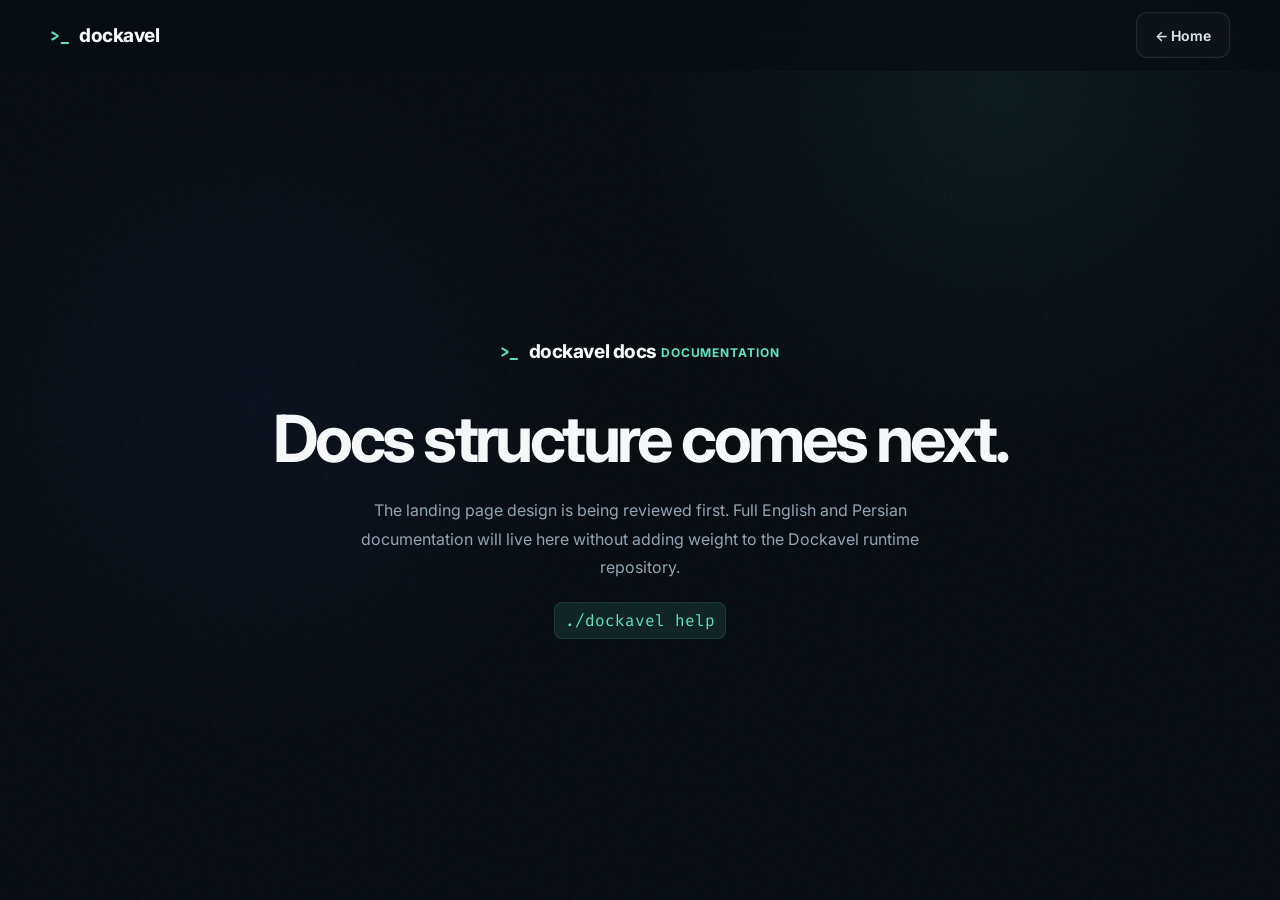
==== docs/index.html @ 0705848c "feat: add documentation placeholder" ====
<!doctype html>
<html lang="en" dir="ltr">
<head>
  <meta charset="utf-8">
  <meta name="viewport" content="width=device-width, initial-scale=1">
  <meta name="theme-color" content="#080d12">
  <title>Dockavel Docs</title>
  <link rel="preconnect" href="https://fonts.googleapis.com">
  <link rel="preconnect" href="https://fonts.gstatic.com" crossorigin>
  <link href="https://fonts.googleapis.com/css2?family=Fira+Code:wght@400;500;600&family=Inter:wght@400;500;600;700;800&family=Vazirmatn:wght@400;500;600;700;800&display=swap" rel="stylesheet">
  <link rel="stylesheet" href="../assets/css/styles.css">
</head>
<body>
  <div class="page-noise" aria-hidden="true"></div>
  <div class="docs-shell">
    <header class="site-header">
      <div class="container nav-wrap">
        <a class="brand" href="../">
          <span class="brand-mark">&gt;_</span>
          <span class="brand-name">dockavel</span>
        </a>
        <div class="nav-actions">
          <a class="button button-ghost" href="../">← Home</a>
        </div>
      </div>
    </header>

    <main class="docs-main">
      <section class="docs-placeholder reveal visible">
        <a class="brand" href="../"><span class="brand-mark">&gt;_</span><span class="brand-name">dockavel docs</span></a>
        <span class="section-kicker">Documentation</span>
        <h1>Docs structure comes next.</h1>
        <p>The landing page design is being reviewed first. Full English and Persian documentation will live here without adding weight to the Dockavel runtime repository.</p>
        <code>./dockavel help</code>
      </section>
    </main>
  </div>
</body>
</html>
---- assets/css/styles.css ----
:root {
  --bg: #080d12;
  --bg-soft: #0d131a;
  --surface: rgba(16, 23, 31, 0.84);
  --surface-strong: #101821;
  --surface-hover: #141f29;
  --border: rgba(155, 178, 198, 0.14);
  --border-strong: rgba(155, 178, 198, 0.22);
  --text: #f5f7f8;
  --muted: #93a4b3;
  --muted-2: #667887;
  --accent: #60e3c2;
  --accent-2: #82f5a9;
  --accent-soft: rgba(96, 227, 194, 0.11);
  --blue: #72b7ff;
  --yellow: #f4cf74;
  --danger: #ff7d87;
  --shadow: 0 24px 80px rgba(0, 0, 0, 0.32);
  --radius: 18px;
  --radius-sm: 12px;
  --container: 1180px;
  --font-ui: "Inter", system-ui, -apple-system, BlinkMacSystemFont, "Segoe UI", sans-serif;
  --font-fa: "Vazirmatn", Tahoma, sans-serif;
  --font-code: "Fira Code", "SFMono-Regular", Consolas, monospace;
}

* { box-sizing: border-box; }
html { scroll-behavior: smooth; }
body {
  margin: 0;
  background:
    radial-gradient(circle at 78% 10%, rgba(96, 227, 194, 0.07), transparent 28%),
    radial-gradient(circle at 20% 45%, rgba(80, 117, 255, 0.05), transparent 30%),
    var(--bg);
  color: var(--text);
  font-family: var(--font-ui);
  -webkit-font-smoothing: antialiased;
  text-rendering: optimizeLegibility;
  overflow-x: hidden;
}

html[lang="fa"] body { font-family: var(--font-fa); }
html[lang="fa"] .brand-name,
html[lang="fa"] .feature-tag,
html[lang="fa"] .section-kicker,
html[lang="fa"] .source-state,
html[lang="fa"] .eyebrow { font-family: var(--font-ui); }

::selection { background: rgba(96, 227, 194, 0.26); color: white; }
a { color: inherit; text-decoration: none; }
button, input { font: inherit; }
button { color: inherit; }

.page-noise {
  position: fixed;
  inset: 0;
  pointer-events: none;
  z-index: -1;
  opacity: .14;
  background-image: url("data:image/svg+xml,%3Csvg viewBox='0 0 180 180' xmlns='http://www.w3.org/2000/svg'%3E%3Cfilter id='n'%3E%3CfeTurbulence type='fractalNoise' baseFrequency='.95' numOctaves='3' stitchTiles='stitch'/%3E%3C/filter%3E%3Crect width='100%25' height='100%25' filter='url(%23n)' opacity='.12'/%3E%3C/svg%3E");
}
.page-glow { position: fixed; width: 430px; height: 430px; border-radius: 50%; filter: blur(110px); z-index: -2; pointer-events: none; opacity: .11; }
.page-glow-a { background: var(--accent); top: -120px; right: -80px; }
.page-glow-b { background: #467cff; top: 48%; left: -220px; opacity: .06; }

.container { width: min(calc(100% - 40px), var(--container)); margin-inline: auto; }
.section-shell { padding: 110px 0; position: relative; }

.site-header {
  position: sticky;
  top: 0;
  z-index: 50;
  backdrop-filter: blur(18px);
  background: rgba(8, 13, 18, 0.72);
  border-bottom: 1px solid transparent;
  transition: border-color .25s ease, background .25s ease;
}
.site-header.scrolled { border-color: var(--border); background: rgba(8, 13, 18, 0.88); }
.nav-wrap { min-height: 70px; display: flex; align-items: center; justify-content: space-between; gap: 24px; }
.brand { display: inline-flex; align-items: center; gap: 10px; font-weight: 750; letter-spacing: -.03em; }
.brand-mark {
  font-family: var(--font-code);
  color: var(--accent);
  font-size: 16px;
  font-variant-ligatures: contextual common-ligatures;
  font-feature-settings: "liga" 1, "calt" 1;
}
.brand-name { font-size: 19px; }
.nav-links { display: flex; align-items: center; gap: 28px; color: var(--muted); font-size: 14px; }
.nav-links a { transition: color .2s ease; }
.nav-links a:hover { color: var(--text); }
.nav-actions { display: flex; align-items: center; gap: 10px; }
.language-switch {
  border: 1px solid var(--border);
  background: rgba(255,255,255,.02);
  border-radius: 999px;
  padding: 7px 11px;
  cursor: pointer;
  font-family: var(--font-ui);
  font-size: 12px;
  color: var(--muted);
  transition: border-color .2s ease, background .2s ease, color .2s ease;
}
.language-switch:hover { border-color: var(--border-strong); color: var(--text); background: rgba(255,255,255,.04); }
.language-current { color: var(--text); font-weight: 700; }
.language-divider { color: var(--muted-2); margin: 0 4px; }
.menu-button { display: none; width: 38px; height: 38px; border: 1px solid var(--border); background: transparent; border-radius: 10px; cursor: pointer; }
.menu-button span { display: block; width: 16px; height: 1px; background: var(--text); margin: 5px auto; }

.hero { padding-top: 92px; overflow: hidden; }
.hero::before {
  content: "";
  position: absolute;
  inset: 0;
  background-image: linear-gradient(rgba(255,255,255,.025) 1px, transparent 1px), linear-gradient(90deg, rgba(255,255,255,.025) 1px, transparent 1px);
  background-size: 48px 48px;
  mask-image: linear-gradient(to bottom, black 0%, transparent 72%);
  pointer-events: none;
}
.hero-grid { position: relative; z-index: 1; display: grid; grid-template-columns: 1.02fr .98fr; align-items: center; gap: 72px; }
.eyebrow, .section-kicker {
  display: inline-flex;
  align-items: center;
  gap: 9px;
  color: var(--accent);
  font-size: 12px;
  font-weight: 700;
  letter-spacing: .08em;
  text-transform: uppercase;
}
.status-dot { width: 7px; height: 7px; border-radius: 50%; background: var(--accent-2); box-shadow: 0 0 0 5px rgba(130,245,169,.08), 0 0 18px rgba(130,245,169,.45); }
.hero h1 { font-size: clamp(46px, 6vw, 79px); line-height: .99; letter-spacing: -.065em; margin: 24px 0 25px; max-width: 760px; }
html[lang="fa"] .hero h1 { letter-spacing: -.04em; line-height: 1.12; }
.hero-lead { max-width: 650px; color: #a9b7c3; font-size: 18px; line-height: 1.75; margin: 0; }
html[lang="fa"] .hero-lead { line-height: 2; }
.hero-actions { display: flex; align-items: center; gap: 12px; margin-top: 34px; flex-wrap: wrap; }
.button {
  min-height: 46px;
  padding: 0 18px;
  border-radius: 11px;
  display: inline-flex;
  align-items: center;
  justify-content: center;
  gap: 10px;
  font-weight: 650;
  font-size: 14px;
  border: 1px solid transparent;
  transition: transform .2s ease, background .2s ease, border-color .2s ease;
}
.button:hover { transform: translateY(-2px); }
.button-primary { background: var(--text); color: #081015; }
.button-primary:hover { background: var(--accent); }
.button-ghost { border-color: var(--border); background: rgba(255,255,255,.025); color: #dbe2e7; }
.button-ghost:hover { border-color: var(--border-strong); background: rgba(255,255,255,.05); }
.button-arrow { font-family: var(--font-code); font-size: 16px; }
.github-dot { width: 9px; height: 9px; border-radius: 50%; border: 2px solid currentColor; box-shadow: inset 0 0 0 2px var(--bg); }
.stack-pills { display: flex; flex-wrap: wrap; gap: 8px; margin-top: 34px; }
.stack-pills span { border: 1px solid var(--border); background: rgba(255,255,255,.02); border-radius: 999px; padding: 7px 10px; font-family: var(--font-code); font-size: 11px; color: var(--muted); }

.terminal-card {
  position: relative;
  border: 1px solid var(--border-strong);
  border-radius: 18px;
  background: linear-gradient(180deg, rgba(18,28,37,.96), rgba(10,16,22,.96));
  box-shadow: var(--shadow), inset 0 1px rgba(255,255,255,.025);
  overflow: hidden;
}
.terminal-card::after { content: ""; position: absolute; inset: 0; pointer-events: none; box-shadow: inset 0 0 70px rgba(96,227,194,.025); }
.terminal-topbar { min-height: 54px; display: grid; grid-template-columns: 100px 1fr auto; align-items: center; gap: 10px; padding: 0 16px; border-bottom: 1px solid var(--border); background: rgba(255,255,255,.018); }
.terminal-dots { display: flex; gap: 7px; }
.terminal-dots span { width: 9px; height: 9px; border-radius: 50%; background: #374552; }
.terminal-dots span:nth-child(1) { background: #ef757e; }
.terminal-dots span:nth-child(2) { background: #e9bf62; }
.terminal-dots span:nth-child(3) { background: #64cf8c; }
.terminal-title { text-align: center; color: var(--muted-2); font-family: var(--font-code); font-size: 10px; }
.terminal-tabs { display: flex; align-items: center; gap: 2px; }
.terminal-tab { border: 0; background: transparent; color: var(--muted-2); padding: 7px 8px; border-radius: 7px; font-family: var(--font-code); font-size: 9px; cursor: pointer; }
.terminal-tab.active { color: var(--accent); background: var(--accent-soft); }
.terminal-body {
  min-height: 366px;
  padding: 28px;
  direction: ltr !important;
  text-align: left !important;
  font-family: var(--font-code) !important;
  font-variant-ligatures: contextual common-ligatures;
  font-feature-settings: "liga" 1, "calt" 1;
  font-size: 12px;
  line-height: 2;
  transition: opacity .2s ease, transform .2s ease;
}
.terminal-body.hidden { display: none; }
.terminal-line { display: flex; align-items: center; min-height: 23px; white-space: nowrap; }
.command { color: #e5ebef; }
.prompt { color: var(--accent); margin-right: 9px; }
.muted, .term-muted { color: var(--muted-2); }
.term-muted { min-width: 100px; display: inline-block; }
.term-label { min-width: 150px; color: #bac5cd; }
.term-ok { color: var(--accent-2); }
.term-note { color: var(--blue); }
.terminal-gap { height: 8px; }
.terminal-footer { min-height: 43px; border-top: 1px solid var(--border); display: flex; align-items: center; gap: 8px; padding: 0 18px; color: var(--muted-2); font-size: 10px; }
.terminal-footer-dot { width: 6px; height: 6px; border-radius: 50%; background: var(--accent); }
.trust-strip { margin-top: 90px; display: flex; align-items: center; gap: 20px; color: var(--muted-2); font-size: 12px; }
.trust-line { height: 1px; flex: 1; background: linear-gradient(90deg, var(--border-strong), transparent); }
html[dir="rtl"] .trust-line { background: linear-gradient(-90deg, var(--border-strong), transparent); }

.section-heading { max-width: 760px; margin-bottom: 48px; }
.section-heading.narrow { max-width: 700px; }
.section-heading h2, .showcase-copy h2, .source-copy h2, .quick-copy h2, .closing-card h2 { font-size: clamp(34px, 4.5vw, 55px); line-height: 1.08; letter-spacing: -.05em; margin: 16px 0 18px; }
html[lang="fa"] .section-heading h2, html[lang="fa"] .showcase-copy h2, html[lang="fa"] .source-copy h2, html[lang="fa"] .quick-copy h2, html[lang="fa"] .closing-card h2 { letter-spacing: -.025em; line-height: 1.35; }
.section-heading p, .showcase-copy > p, .source-copy p, .quick-copy p, .closing-card p { color: var(--muted); font-size: 16px; line-height: 1.8; margin: 0; }
html[lang="fa"] .section-heading p, html[lang="fa"] .showcase-copy > p, html[lang="fa"] .source-copy p, html[lang="fa"] .quick-copy p, html[lang="fa"] .closing-card p { line-height: 2; }

.problem-section { padding-top: 70px; }
.problem-grid { display: grid; grid-template-columns: repeat(3, 1fr); gap: 14px; }
.problem-card, .feature-card {
  background: linear-gradient(180deg, rgba(17,25,33,.72), rgba(12,18,24,.76));
  border: 1px solid var(--border);
  border-radius: var(--radius);
  padding: 28px;
  min-height: 300px;
  position: relative;
  overflow: hidden;
  transition: transform .25s ease, border-color .25s ease, background .25s ease;
}
.problem-card:hover, .feature-card:hover { transform: translateY(-4px); border-color: var(--border-strong); background: linear-gradient(180deg, rgba(19,29,38,.9), rgba(12,19,25,.9)); }
.card-index { color: var(--accent); font-family: var(--font-code); font-size: 11px; }
.problem-card h3, .feature-card h3 { margin: 45px 0 13px; font-size: 21px; letter-spacing: -.035em; }
html[lang="fa"] .problem-card h3, html[lang="fa"] .feature-card h3 { letter-spacing: -.015em; }
.problem-card p, .feature-card p { color: var(--muted); line-height: 1.72; font-size: 14px; }
.mini-code, .health-row { display: flex; align-items: center; justify-content: space-between; gap: 14px; border-top: 1px solid var(--border); padding-top: 10px; margin-top: 10px; font-family: var(--font-code); font-size: 10px; direction: ltr; text-align: left; }
.mini-code b { color: var(--accent); }
.health-row { color: var(--muted); }
.health-ok { color: var(--accent-2); }
.metadata-preview { margin: 20px 0 0; background: #090e13; border: 1px solid var(--border); border-radius: 10px; padding: 14px; overflow: auto; direction: ltr; text-align: left; }
.metadata-preview code { font-family: var(--font-code); font-size: 10px; line-height: 1.8; color: #aab7c1; }

.feature-grid { display: grid; grid-template-columns: repeat(2, 1fr); gap: 14px; }
.feature-card { min-height: 280px; }
.feature-wide { grid-column: span 2; display: grid; grid-template-columns: 60px 1fr .9fr; align-items: start; gap: 24px; min-height: 245px; }
.feature-icon { width: 44px; height: 44px; border-radius: 12px; background: var(--accent-soft); color: var(--accent); display: grid; place-items: center; font-family: var(--font-code); font-size: 13px; border: 1px solid rgba(96,227,194,.13); }
.feature-tag { color: var(--muted-2); font-size: 9px; letter-spacing: .14em; font-weight: 800; }
.feature-card h3 { margin: 18px 0 10px; }
.feature-command-stack { align-self: center; display: grid; gap: 9px; direction: ltr; text-align: left; }
.feature-command-stack code, .inline-command { border: 1px solid var(--border); background: #090e13; color: #c8d2d9; border-radius: 9px; padding: 12px; font-family: var(--font-code); font-size: 10px; white-space: nowrap; }

.project-showcase { border-block: 1px solid var(--border); background: linear-gradient(180deg, rgba(255,255,255,.018), transparent); }
.showcase-grid { display: grid; grid-template-columns: .9fr 1.1fr; gap: 90px; align-items: center; }
.showcase-points { margin-top: 30px; display: grid; gap: 13px; }
.showcase-points > div { display: flex; gap: 12px; align-items: center; color: #c7d0d7; font-size: 14px; }
.check { display: grid; place-items: center; width: 22px; height: 22px; border-radius: 50%; background: var(--accent-soft); color: var(--accent-2); font-size: 11px; flex: 0 0 auto; }
.metadata-window { border: 1px solid var(--border-strong); border-radius: var(--radius); overflow: hidden; background: #0a1016; box-shadow: var(--shadow); direction: ltr; text-align: left; }
.metadata-titlebar { height: 50px; padding: 0 18px; border-bottom: 1px solid var(--border); display: flex; align-items: center; justify-content: space-between; color: var(--muted-2); font-family: var(--font-code); font-size: 10px; }
.metadata-titlebar > div { display: flex; align-items: center; gap: 9px; color: #bec8cf; }
.file-dot { width: 8px; height: 8px; border-radius: 2px; background: var(--accent); display: inline-block; }
.metadata-window pre { margin: 0; padding: 30px; overflow: auto; }
.metadata-window code { font-family: var(--font-code); font-size: 12px; line-height: 2; font-variant-ligatures: contextual common-ligatures; font-feature-settings: "liga" 1, "calt" 1; }
.syntax-key { color: #8dc5ff; }
.syntax-string { color: #a5e9ad; }
.syntax-number { color: #efca7f; }
.syntax-bool { color: #d6a6ff; }
.metadata-footer { min-height: 48px; padding: 0 18px; border-top: 1px solid var(--border); display: flex; align-items: center; justify-content: space-between; color: var(--muted-2); font-size: 10px; }
.metadata-footer code { color: var(--accent); font-size: 10px; }

.architecture-board {
  border: 1px solid var(--border);
  border-radius: 22px;
  padding: 36px;
  background: linear-gradient(180deg, rgba(17,25,33,.7), rgba(9,14,19,.8));
  display: grid;
  grid-template-columns: 1fr 60px .8fr 60px 1fr;
  gap: 18px;
  align-items: center;
  position: relative;
}
.arch-column { display: grid; gap: 10px; }
.arch-label { color: var(--muted-2); text-transform: uppercase; letter-spacing: .13em; font-size: 9px; font-family: var(--font-ui); margin-bottom: 5px; }
.arch-node { border: 1px solid var(--border); background: rgba(255,255,255,.022); border-radius: 12px; padding: 14px 15px; display: flex; align-items: center; justify-content: space-between; gap: 10px; }
.arch-node strong { font-family: var(--font-code); font-size: 11px; font-weight: 500; }
.arch-node small { color: var(--muted-2); font-size: 9px; }
.runtime-node { border-color: rgba(96,227,194,.12); }
.arch-flow { display: grid; gap: 36px; color: var(--accent); font-family: var(--font-code); opacity: .55; text-align: center; }
html[dir="rtl"] .arch-flow span { transform: rotate(180deg); }
.arch-nginx { min-height: 195px; border-radius: 18px; border: 1px solid rgba(96,227,194,.25); background: radial-gradient(circle at 50% 25%, rgba(96,227,194,.12), transparent 60%), #0b1319; display: flex; flex-direction: column; align-items: center; justify-content: center; gap: 10px; }
.nginx-badge { color: var(--accent); font-family: var(--font-code); font-size: 11px; }
.arch-nginx strong { font-family: var(--font-code); font-size: 27px; }
.arch-nginx small { color: var(--muted-2); font-size: 9px; }
.arch-services { grid-column: 1 / -1; margin-top: 12px; padding-top: 22px; border-top: 1px solid var(--border); display: flex; flex-wrap: wrap; gap: 8px; justify-content: center; }
.arch-services span { border: 1px solid var(--border); background: rgba(255,255,255,.02); color: var(--muted); padding: 8px 11px; border-radius: 999px; font-family: var(--font-code); font-size: 9px; }

.source-section { background: linear-gradient(180deg, transparent, rgba(96,227,194,.018), transparent); }
.source-grid { display: grid; grid-template-columns: .82fr 1.18fr; gap: 90px; align-items: center; }
.inline-command { display: inline-block; margin-top: 28px; direction: ltr; text-align: left; }
.source-list { border: 1px solid var(--border); border-radius: var(--radius); overflow: hidden; background: rgba(11,17,23,.72); }
.source-item { min-height: 78px; display: grid; grid-template-columns: 18px 1fr auto; align-items: center; gap: 14px; padding: 0 20px; border-bottom: 1px solid var(--border); }
.source-item:last-child { border-bottom: 0; }
.source-item.active { background: rgba(96,227,194,.035); }
.source-radio { width: 10px; height: 10px; border: 1px solid var(--muted-2); border-radius: 50%; }
.source-item.active .source-radio { border-color: var(--accent); box-shadow: inset 0 0 0 2px #0d141a; background: var(--accent); }
.source-item div { display: grid; gap: 5px; }
.source-item strong { font-size: 13px; }
.source-item small { color: var(--muted-2); font-size: 10px; }
.source-state { font-family: var(--font-code); font-size: 8px; color: var(--muted-2); border: 1px solid var(--border); padding: 5px 7px; border-radius: 6px; }
.source-item.active .source-state { color: var(--accent); border-color: rgba(96,227,194,.15); }

.quick-start-wrap { border: 1px solid var(--border-strong); border-radius: 24px; background: linear-gradient(130deg, rgba(18,27,35,.86), rgba(10,15,20,.9)); padding: 58px; display: grid; grid-template-columns: .88fr 1.12fr; gap: 60px; align-items: center; box-shadow: var(--shadow); }
.text-link { color: var(--accent); display: inline-block; margin-top: 22px; font-size: 13px; }
.quick-terminal { border: 1px solid var(--border); background: #080c11; border-radius: 14px; overflow: hidden; direction: ltr; text-align: left; }
.quick-terminal-bar { height: 38px; display: flex; align-items: center; gap: 6px; padding: 0 12px; border-bottom: 1px solid var(--border); }
.quick-terminal-bar span { width: 7px; height: 7px; border-radius: 50%; background: #33414d; }
.quick-terminal-bar small { margin-left: auto; color: var(--muted-2); font-family: var(--font-code); font-size: 8px; }
.quick-terminal pre { margin: 0; padding: 22px; overflow: auto; }
.quick-terminal code { font-family: var(--font-code); font-size: 10px; line-height: 2.05; color: #c4cdd4; font-variant-ligatures: contextual common-ligatures; font-feature-settings: "liga" 1, "calt" 1; }
.code-comment { color: var(--muted-2); }

.closing-section { padding-top: 20px; }
.closing-card { border-top: 1px solid var(--border); padding: 58px 0 0; display: grid; grid-template-columns: 70px 1fr auto; gap: 30px; align-items: center; }
.closing-mark { color: var(--accent); font-family: var(--font-code); font-size: 27px; }
.closing-card h2 { font-size: clamp(30px, 4vw, 44px); margin: 0 0 8px; }
.closing-card p { font-size: 14px; }

.site-footer { padding: 36px 0; border-top: 1px solid var(--border); background: rgba(0,0,0,.12); }
.footer-wrap { display: grid; grid-template-columns: 1fr 1.5fr 1fr; align-items: center; gap: 24px; }
.footer-wrap p { color: var(--muted-2); font-size: 11px; text-align: center; margin: 0; }
.footer-links { justify-self: end; display: flex; gap: 18px; color: var(--muted); font-size: 12px; }
.footer-brand .brand-name { font-size: 16px; }
html[dir="rtl"] .footer-links { justify-self: start; }

.reveal { opacity: 0; transform: translateY(18px); transition: opacity .7s ease, transform .7s ease; }
.reveal.visible { opacity: 1; transform: translateY(0); }
.reveal-delay-1 { transition-delay: .08s; }
.reveal-delay-2 { transition-delay: .16s; }

/* Documentation placeholder */
.docs-shell { min-height: 100vh; display: flex; flex-direction: column; }
.docs-main { flex: 1; display: grid; place-items: center; padding: 100px 20px; }
.docs-placeholder { width: min(100%, 760px); text-align: center; }
.docs-placeholder .brand { justify-content: center; margin-bottom: 36px; }
.docs-placeholder h1 { font-size: clamp(38px, 6vw, 65px); letter-spacing: -.055em; margin: 0 0 18px; }
.docs-placeholder p { color: var(--muted); font-size: 16px; line-height: 1.8; max-width: 620px; margin: 0 auto 28px; }
.docs-placeholder code { font-family: var(--font-code); color: var(--accent); background: var(--accent-soft); border: 1px solid rgba(96,227,194,.13); padding: 7px 10px; border-radius: 8px; }

@media (max-width: 980px) {
  .section-shell { padding: 86px 0; }
  .hero-grid, .showcase-grid, .source-grid, .quick-start-wrap { grid-template-columns: 1fr; gap: 54px; }
  .hero-copy { max-width: 760px; }
  .terminal-card { max-width: 680px; width: 100%; }
  .problem-grid { grid-template-columns: 1fr; }
  .problem-card { min-height: auto; }
  .feature-wide { grid-template-columns: 55px 1fr; }
  .feature-command-stack { grid-column: 2; width: 100%; }
  .architecture-board { grid-template-columns: 1fr 42px 1fr; }
  .architecture-board .arch-column:nth-of-type(5) { grid-column: 1 / -1; grid-row: 3; grid-template-columns: repeat(3, 1fr); }
  .architecture-board .arch-flow:nth-of-type(4) { display: none; }
  .arch-services { grid-row: 4; }
  .quick-start-wrap { padding: 42px; }
}

@media (max-width: 760px) {
  .container { width: min(calc(100% - 28px), var(--container)); }
  .nav-links {
    position: fixed;
    left: 14px;
    right: 14px;
    top: 76px;
    border: 1px solid var(--border-strong);
    background: rgba(11,17,23,.97);
    border-radius: 14px;
    padding: 18px;
    display: none;
    flex-direction: column;
    align-items: stretch;
    gap: 0;
    box-shadow: var(--shadow);
  }
  .nav-links.open { display: flex; }
  .nav-links a { padding: 12px 8px; border-bottom: 1px solid var(--border); }
  .nav-links a:last-child { border-bottom: 0; }
  .menu-button { display: block; }
  .hero { padding-top: 64px; }
  .hero h1 { font-size: clamp(43px, 15vw, 62px); }
  .hero-lead { font-size: 16px; }
  .hero-actions { align-items: stretch; }
  .hero-actions .button { flex: 1 1 180px; }
  .stack-pills { margin-top: 26px; }
  .terminal-topbar { grid-template-columns: auto 1fr; }
  .terminal-title { display: none; }
  .terminal-tabs { justify-self: end; }
  .terminal-body { padding: 20px 18px; font-size: 10px; min-height: 330px; overflow-x: auto; }
  .term-label { min-width: 130px; }
  .trust-strip { margin-top: 60px; }
  .section-heading { margin-bottom: 34px; }
  .feature-grid { grid-template-columns: 1fr; }
  .feature-wide { grid-column: auto; grid-template-columns: 1fr; }
  .feature-command-stack { grid-column: auto; }
  .problem-card, .feature-card { padding: 23px; }
  .problem-card h3, .feature-card h3 { margin-top: 30px; }
  .metadata-window pre { padding: 22px 18px; }
  .metadata-window code { font-size: 10px; }
  .architecture-board { padding: 22px; grid-template-columns: 1fr; }
  .arch-flow { display: none; }
  .architecture-board .arch-column:nth-of-type(5) { grid-column: auto; grid-row: auto; grid-template-columns: 1fr; }
  .arch-services { grid-row: auto; }
  .source-item { grid-template-columns: 16px 1fr; padding: 14px 16px; }
  .source-state { display: none; }
  .quick-start-wrap { padding: 28px 20px; border-radius: 18px; }
  .quick-terminal pre { padding: 18px 14px; }
  .closing-card { grid-template-columns: 1fr; }
  .closing-mark { display: none; }
  .closing-card .button { justify-self: start; }
  .footer-wrap { grid-template-columns: 1fr; text-align: center; }
  .footer-brand { justify-content: center; }
  .footer-links, html[dir="rtl"] .footer-links { justify-self: center; }
}

@media (prefers-reduced-motion: reduce) {
  *, *::before, *::after { scroll-behavior: auto !important; animation-duration: .01ms !important; animation-iteration-count: 1 !important; transition-duration: .01ms !important; }
  .reveal { opacity: 1; transform: none; }
}
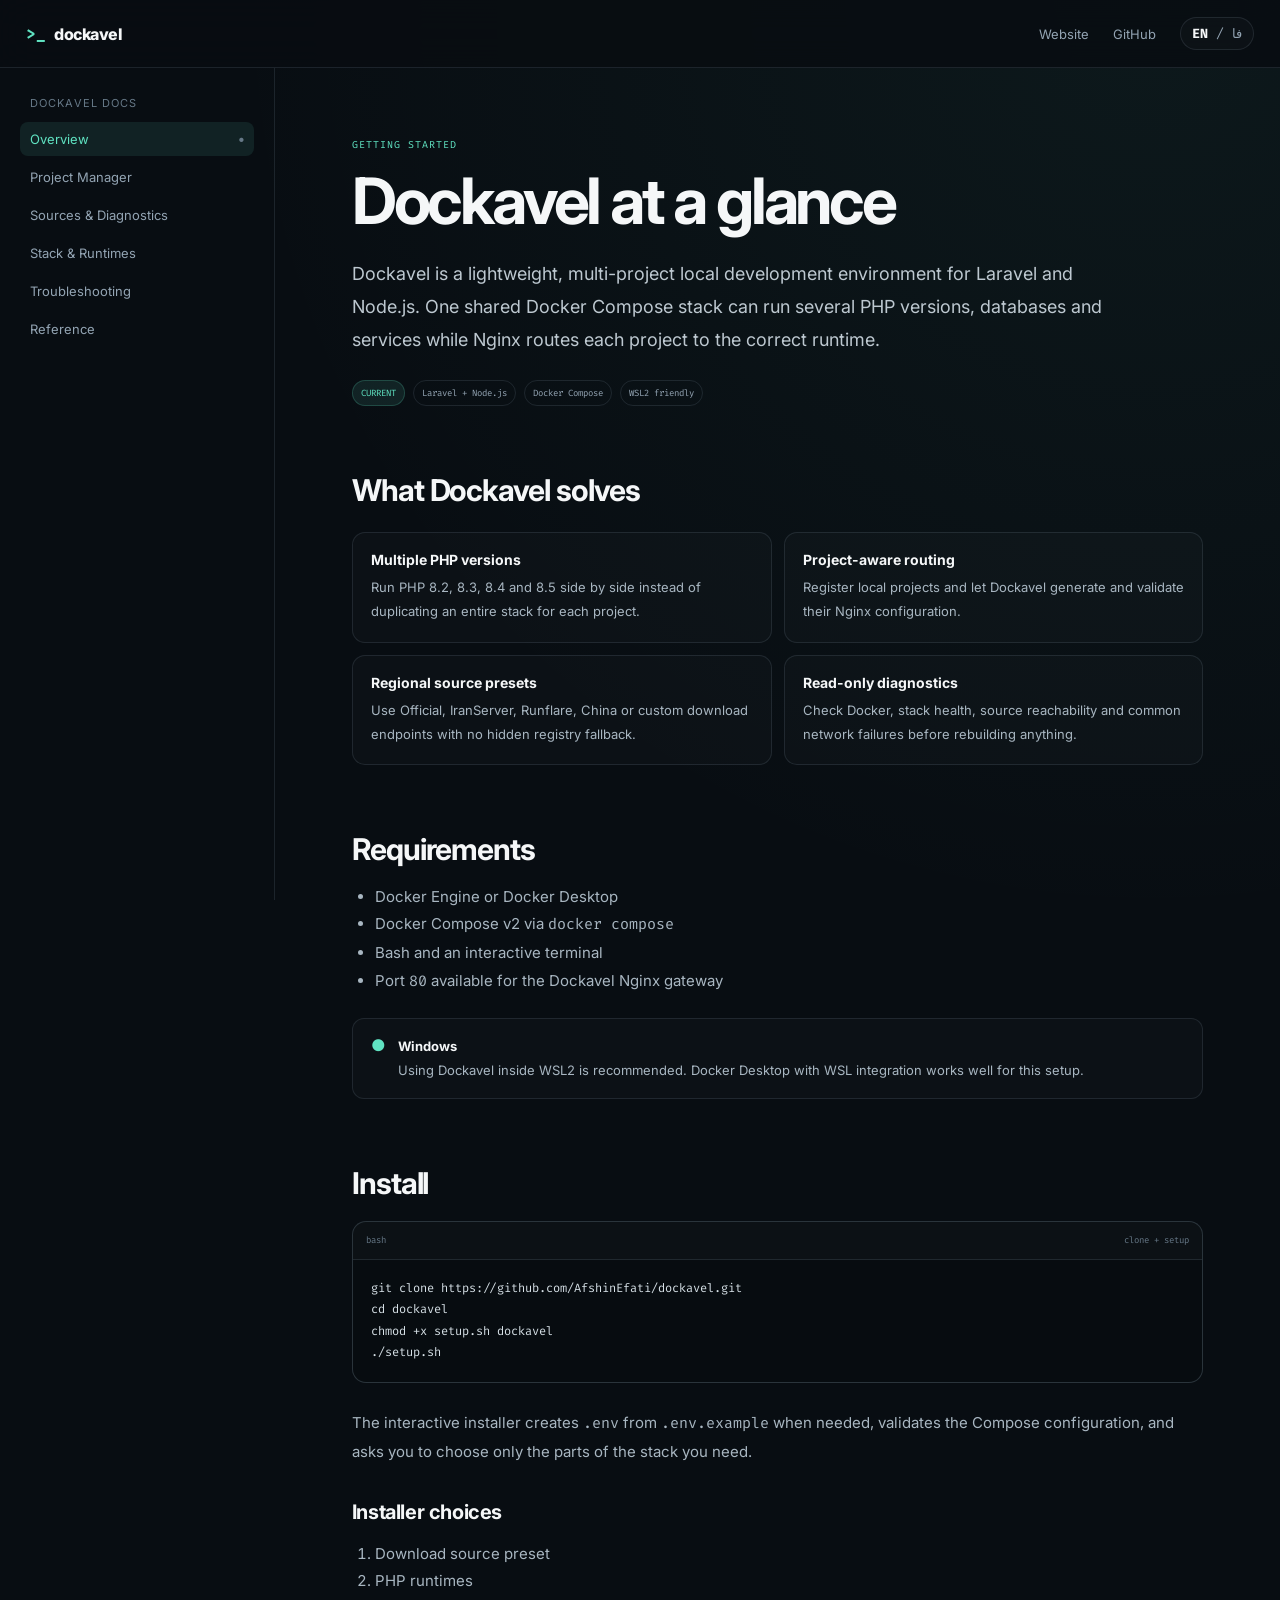
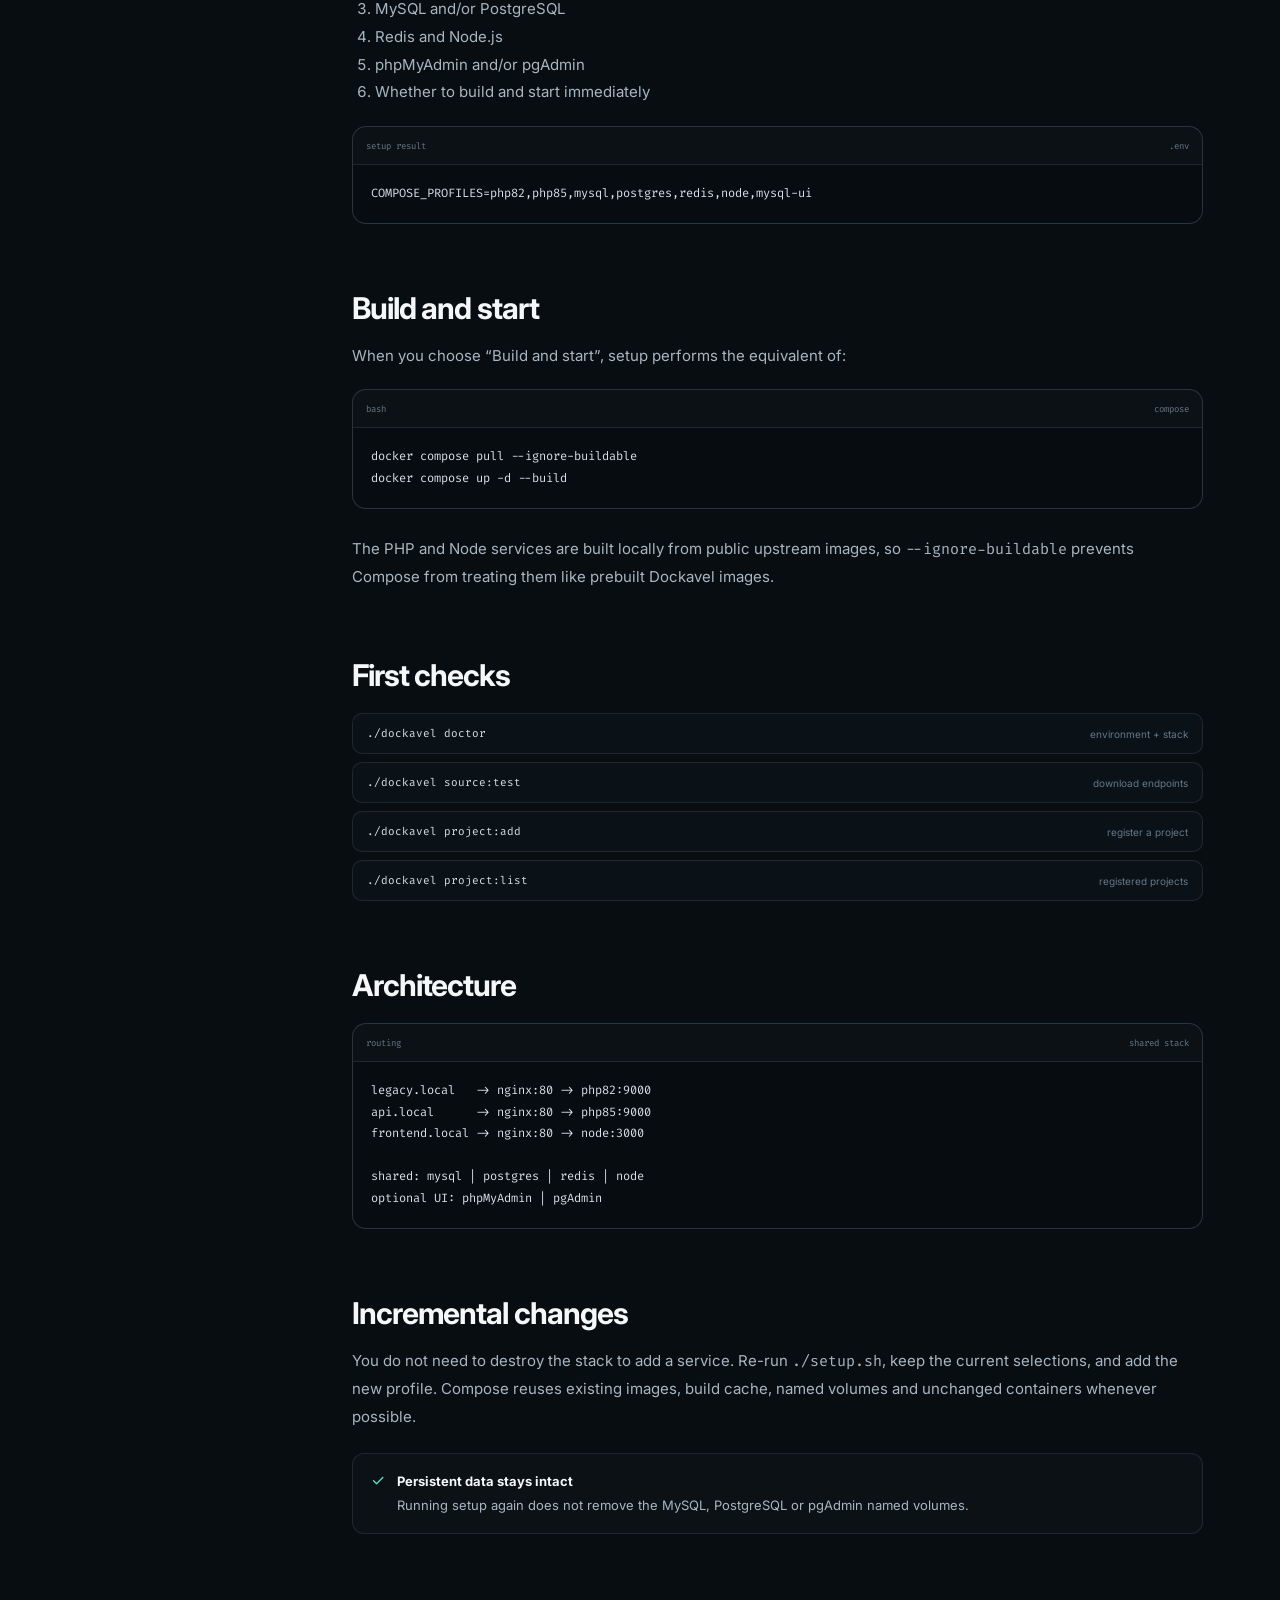
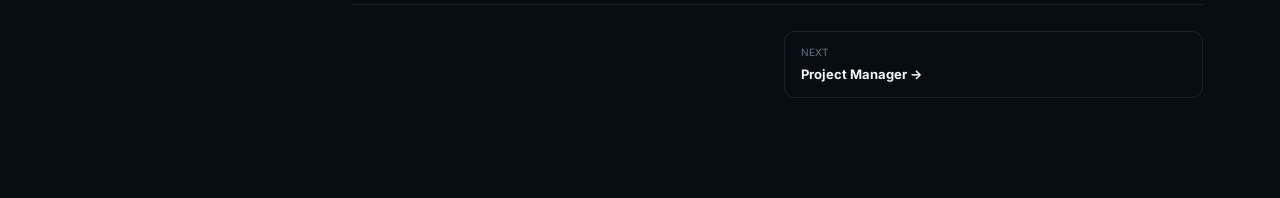
==== commit 2880f697: "docs: add getting started guide" ====
--- a/docs/index.html
+++ b/docs/index.html
@@ -1,39 +1,19 @@
-<!doctype html>
-<html lang="en" dir="ltr">
-<head>
-  <meta charset="utf-8">
-  <meta name="viewport" content="width=device-width, initial-scale=1">
-  <meta name="theme-color" content="#080d12">
-  <title>Dockavel Docs</title>
-  <link rel="preconnect" href="https://fonts.googleapis.com">
-  <link rel="preconnect" href="https://fonts.gstatic.com" crossorigin>
-  <link href="https://fonts.googleapis.com/css2?family=Fira+Code:wght@400;500;600&family=Inter:wght@400;500;600;700;800&family=Vazirmatn:wght@400;500;600;700;800&display=swap" rel="stylesheet">
-  <link rel="stylesheet" href="../assets/css/styles.css">
-</head>
-<body>
-  <div class="page-noise" aria-hidden="true"></div>
-  <div class="docs-shell">
-    <header class="site-header">
-      <div class="container nav-wrap">
-        <a class="brand" href="../">
-          <span class="brand-mark">&gt;_</span>
-          <span class="brand-name">dockavel</span>
-        </a>
-        <div class="nav-actions">
-          <a class="button button-ghost" href="../">← Home</a>
-        </div>
-      </div>
-    </header>
+<!doctype html><html lang="en" dir="ltr"><head><meta charset="utf-8"><meta name="viewport" content="width=device-width,initial-scale=1"><meta name="theme-color" content="#080d12"><title>Overview — Dockavel Docs</title><link rel="stylesheet" href="./assets/docs.css"></head><body data-doc="overview" data-title-en="Overview" data-title-fa="نمای کلی"><header class="docs-header"><div class="docs-head-inner"><button class="mobile-docs-menu" aria-label="Open docs menu">☰</button><a class="brand" data-home-link href="../"><span class="brand-mark">&gt;_</span><span>dockavel</span></a><div class="docs-head-spacer"></div><a class="top-link docs-home-label" data-home-link href="../">Website</a><a class="top-link github-link" href="https://github.com/AfshinEfati/dockavel" target="_blank" rel="noreferrer">GitHub</a><button class="lang-switch" type="button"><b>EN</b> / <span>فا</span></button></div></header><div class="docs-layout"><aside class="docs-sidebar"><div class="sidebar-title">Dockavel Docs</div><nav class="sidebar-nav"></nav></aside><main class="docs-main"><article class="docs-content"><div class="lang-en"><span class="doc-kicker">GETTING STARTED</span><h1>Dockavel at a glance</h1><p class="lead">Dockavel is a lightweight, multi-project local development environment for Laravel and Node.js. One shared Docker Compose stack can run several PHP versions, databases and services while Nginx routes each project to the correct runtime.</p><div class="doc-meta"><span class="doc-badge good">CURRENT</span><span class="doc-badge">Laravel + Node.js</span><span class="doc-badge">Docker Compose</span><span class="doc-badge">WSL2 friendly</span></div><h2>What Dockavel solves</h2><div class="card-grid"><div class="doc-card"><strong>Multiple PHP versions</strong><p>Run PHP 8.2, 8.3, 8.4 and 8.5 side by side instead of duplicating an entire stack for each project.</p></div><div class="doc-card"><strong>Project-aware routing</strong><p>Register local projects and let Dockavel generate and validate their Nginx configuration.</p></div><div class="doc-card"><strong>Regional source presets</strong><p>Use Official, IranServer, Runflare, China or custom download endpoints with no hidden registry fallback.</p></div><div class="doc-card"><strong>Read-only diagnostics</strong><p>Check Docker, stack health, source reachability and common network failures before rebuilding anything.</p></div></div><h2>Requirements</h2><ul><li>Docker Engine or Docker Desktop</li><li>Docker Compose v2 via <code>docker compose</code></li><li>Bash and an interactive terminal</li><li>Port <code>80</code> available for the Dockavel Nginx gateway</li></ul><div class="notice info"><span>●</span><div><strong>Windows</strong><p>Using Dockavel inside WSL2 is recommended. Docker Desktop with WSL integration works well for this setup.</p></div></div><h2>Install</h2><div class="code-block"><div class="code-head"><span>bash</span><span>clone + setup</span></div><pre><code>git clone https://github.com/AfshinEfati/dockavel.git
+cd dockavel
+chmod +x setup.sh dockavel
+./setup.sh</code></pre></div><p>The interactive installer creates <code>.env</code> from <code>.env.example</code> when needed, validates the Compose configuration, and asks you to choose only the parts of the stack you need.</p><h3>Installer choices</h3><ol><li>Download source preset</li><li>PHP runtimes</li><li>MySQL and/or PostgreSQL</li><li>Redis and Node.js</li><li>phpMyAdmin and/or pgAdmin</li><li>Whether to build and start immediately</li></ol><div class="code-block"><div class="code-head"><span>setup result</span><span>.env</span></div><pre><code>COMPOSE_PROFILES=php82,php85,mysql,postgres,redis,node,mysql-ui</code></pre></div><h2>Build and start</h2><p>When you choose “Build and start”, setup performs the equivalent of:</p><div class="code-block"><div class="code-head"><span>bash</span><span>compose</span></div><pre><code>docker compose pull --ignore-buildable
+docker compose up -d --build</code></pre></div><p>The PHP and Node services are built locally from public upstream images, so <code>--ignore-buildable</code> prevents Compose from treating them like prebuilt Dockavel images.</p><h2>First checks</h2><div class="command-list"><div class="command-row"><code>./dockavel doctor</code><span>environment + stack</span></div><div class="command-row"><code>./dockavel source:test</code><span>download endpoints</span></div><div class="command-row"><code>./dockavel project:add</code><span>register a project</span></div><div class="command-row"><code>./dockavel project:list</code><span>registered projects</span></div></div><h2>Architecture</h2><div class="code-block"><div class="code-head"><span>routing</span><span>shared stack</span></div><pre><code>legacy.local   -> nginx:80 -> php82:9000
+api.local      -> nginx:80 -> php85:9000
+frontend.local -> nginx:80 -> node:3000
 
-    <main class="docs-main">
-      <section class="docs-placeholder reveal visible">
-        <a class="brand" href="../"><span class="brand-mark">&gt;_</span><span class="brand-name">dockavel docs</span></a>
-        <span class="section-kicker">Documentation</span>
-        <h1>Docs structure comes next.</h1>
-        <p>The landing page design is being reviewed first. Full English and Persian documentation will live here without adding weight to the Dockavel runtime repository.</p>
-        <code>./dockavel help</code>
-      </section>
-    </main>
-  </div>
-</body>
-</html>
+shared: mysql | postgres | redis | node
+optional UI: phpMyAdmin | pgAdmin</code></pre></div><h2>Incremental changes</h2><p>You do not need to destroy the stack to add a service. Re-run <code>./setup.sh</code>, keep the current selections, and add the new profile. Compose reuses existing images, build cache, named volumes and unchanged containers whenever possible.</p><div class="notice info"><span>✓</span><div><strong>Persistent data stays intact</strong><p>Running setup again does not remove the MySQL, PostgreSQL or pgAdmin named volumes.</p></div></div><div class="page-nav"><span></span><a href="./projects/"><small>NEXT</small><strong>Project Manager →</strong></a></div></div><div class="lang-fa"><span class="doc-kicker">شروع کار</span><h1>Dockavel در یک نگاه</h1><p class="lead">Dockavel یک محیط توسعه محلی سبک برای چند پروژه Laravel و Node.js است. یک Docker Compose stack مشترک می‌تواند چند نسخه PHP، دیتابیس و سرویس را هم‌زمان اجرا کند و Nginx هر پروژه را به runtime درست بفرستد.</p><div class="doc-meta"><span class="doc-badge good">نسخه فعلی</span><span class="doc-badge">Laravel + Node.js</span><span class="doc-badge">Docker Compose</span><span class="doc-badge">مناسب WSL2</span></div><h2>Dockavel چه مشکلی را حل می‌کند؟</h2><div class="card-grid"><div class="doc-card"><strong>چند نسخه PHP هم‌زمان</strong><p>PHP 8.2، 8.3، 8.4 و 8.5 را کنار هم اجرا کن؛ بدون اینکه برای هر پروژه یک استک کامل تکراری بسازی.</p></div><div class="doc-card"><strong>Routing بر اساس پروژه</strong><p>پروژه local را register کن تا Dockavel فایل Nginx را بسازد، validate کند و با امنیت reload کند.</p></div><div class="doc-card"><strong>Sourceهای منطقه‌ای</strong><p>Official، IranServer، Runflare، China یا endpoint سفارشی را بدون fallback مخفی انتخاب کن.</p></div><div class="doc-card"><strong>Diagnostics بدون دستکاری</strong><p>قبل از rebuild، وضعیت Docker، استک، sourceها و مشکلات رایج شبکه را بررسی کن.</p></div></div><h2>پیش‌نیازها</h2><ul><li>Docker Engine یا Docker Desktop</li><li>Docker Compose v2 با دستور <code>docker compose</code></li><li>Bash و ترمینال interactive</li><li>آزاد بودن پورت <code>80</code> برای Nginx</li></ul><div class="notice info"><span>●</span><div><strong>Windows</strong><p>پیشنهاد می‌شود Dockavel را داخل WSL2 اجرا کنی. Docker Desktop با WSL integration برای این سناریو مناسب است.</p></div></div><h2>نصب</h2><div class="code-block"><div class="code-head"><span>bash</span><span>clone + setup</span></div><pre><code>git clone https://github.com/AfshinEfati/dockavel.git
+cd dockavel
+chmod +x setup.sh dockavel
+./setup.sh</code></pre></div><p>Installer در صورت نیاز فایل <code>.env</code> را از روی <code>.env.example</code> می‌سازد، Compose را validate می‌کند و فقط بخش‌هایی را که لازم داری ازت می‌پرسد.</p><h3>انتخاب‌های Installer</h3><ol><li>Download source</li><li>نسخه‌های PHP</li><li>MySQL و/یا PostgreSQL</li><li>Redis و Node.js</li><li>phpMyAdmin و/یا pgAdmin</li><li>Build و Start شدن استک</li></ol><div class="code-block"><div class="code-head"><span>setup result</span><span>.env</span></div><pre><code>COMPOSE_PROFILES=php82,php85,mysql,postgres,redis,node,mysql-ui</code></pre></div><h2>Build و Start</h2><p>اگر Build and start را انتخاب کنی، رفتار setup معادل این دستورات است:</p><div class="code-block"><div class="code-head"><span>bash</span><span>compose</span></div><pre><code>docker compose pull --ignore-buildable
+docker compose up -d --build</code></pre></div><p>PHP و Node به‌صورت local از imageهای عمومی upstream build می‌شوند؛ بنابراین <code>--ignore-buildable</code> اجازه نمی‌دهد Compose دنبال image آماده Dockavel بگردد.</p><h2>اولین بررسی‌ها</h2><div class="command-list"><div class="command-row"><code>./dockavel doctor</code><span>محیط + استک</span></div><div class="command-row"><code>./dockavel source:test</code><span>endpointهای دانلود</span></div><div class="command-row"><code>./dockavel project:add</code><span>ثبت پروژه</span></div><div class="command-row"><code>./dockavel project:list</code><span>لیست پروژه‌ها</span></div></div><h2>معماری</h2><div class="code-block"><div class="code-head"><span>routing</span><span>shared stack</span></div><pre><code>legacy.local   -> nginx:80 -> php82:9000
+api.local      -> nginx:80 -> php85:9000
+frontend.local -> nginx:80 -> node:3000
+
+shared: mysql | postgres | redis | node
+optional UI: phpMyAdmin | pgAdmin</code></pre></div><h2>تغییر مرحله‌ای استک</h2><p>برای اضافه کردن سرویس جدید لازم نیست استک را پاک کنی. دوباره <code>./setup.sh</code> را اجرا کن، انتخاب‌های قبلی را نگه دار و profile جدید را اضافه کن. Compose تا جای ممکن imageها، build cache، volumeها و containerهای بدون تغییر را reuse می‌کند.</p><div class="notice info"><span>✓</span><div><strong>داده‌های persistent باقی می‌مانند</strong><p>اجرای دوباره setup، volumeهای MySQL، PostgreSQL یا pgAdmin را حذف نمی‌کند.</p></div></div><div class="page-nav"><span></span><a href="./projects/"><small>بعدی</small><strong>مدیریت پروژه ←</strong></a></div></div></article></main></div><script src="./assets/docs.js"></script></body></html>
--- a/docs/assets/docs.css
+++ b/docs/assets/docs.css
@@ -0,0 +1 @@
+@import url('https://fonts.googleapis.com/css2?family=Fira+Code:wght@400;500;600&family=Inter:wght@400;500;600;700;800&family=Vazirmatn:wght@400;500;600;700;800&display=swap');:root{--bg:#080d12;--bg2:#0d131a;--surface:#101821;--surface2:#0b1218;--border:rgba(155,178,198,.14);--border2:rgba(155,178,198,.24);--text:#f5f7f8;--muted:#93a4b3;--muted2:#667887;--accent:#60e3c2;--accentsoft:rgba(96,227,194,.1);--yellow:#f4cf74;--danger:#ff7d87;--ui:'Inter',system-ui,sans-serif;--fa:'Vazirmatn',Tahoma,sans-serif;--code:'Fira Code',Consolas,monospace}*{box-sizing:border-box}html{scroll-behavior:smooth}body{margin:0;background:radial-gradient(circle at 90% 0,rgba(96,227,194,.055),transparent 26%),var(--bg);color:var(--text);font-family:var(--ui);-webkit-font-smoothing:antialiased}html[lang=fa] body{font-family:var(--fa)}a{color:inherit;text-decoration:none}code,pre,.brand-mark,.doc-kicker,.doc-badge,.lang-switch{font-family:var(--code);font-variant-ligatures:contextual common-ligatures;font-feature-settings:'liga' 1,'calt' 1}.docs-header{position:sticky;top:0;z-index:30;height:68px;border-bottom:1px solid var(--border);background:rgba(8,13,18,.88);backdrop-filter:blur(18px)}.docs-head-inner{height:100%;max-width:1440px;margin:auto;padding:0 26px;display:flex;align-items:center;gap:24px}.brand{display:flex;align-items:center;gap:9px;font-weight:800;letter-spacing:-.03em}.brand-mark{color:var(--accent)}.docs-head-spacer{flex:1}.top-link{font-size:13px;color:var(--muted)}.top-link:hover{color:var(--text)}.lang-switch{border:1px solid var(--border);background:rgba(255,255,255,.02);color:var(--muted);border-radius:999px;padding:7px 11px;cursor:pointer}.lang-switch b{color:var(--text)}.docs-layout{max-width:1440px;margin:auto;display:grid;grid-template-columns:275px minmax(0,1fr);min-height:calc(100vh - 68px)}.docs-sidebar{position:sticky;top:68px;height:calc(100vh - 68px);overflow:auto;border-right:1px solid var(--border);padding:28px 20px}html[dir=rtl] .docs-sidebar{border-right:0;border-left:1px solid var(--border)}.sidebar-title{font-size:11px;color:var(--muted2);text-transform:uppercase;letter-spacing:.1em;margin:0 10px 12px;font-family:var(--ui)}.sidebar-nav{display:grid;gap:4px}.sidebar-nav a{font-size:13px;color:var(--muted);padding:9px 10px;border-radius:8px;display:flex;align-items:center;justify-content:space-between;gap:10px}.sidebar-nav a:hover{color:var(--text);background:rgba(255,255,255,.03)}.sidebar-nav a.active{color:var(--accent);background:var(--accentsoft)}.sidebar-nav small{font-family:var(--code);font-size:8px;color:var(--muted2)}.docs-main{min-width:0;padding:64px clamp(28px,6vw,90px) 100px}.docs-content{max-width:900px}.doc-kicker{font-size:10px;color:var(--accent);letter-spacing:.1em;text-transform:uppercase}.docs-content h1{font-size:clamp(38px,5vw,64px);line-height:1.04;letter-spacing:-.05em;margin:16px 0 22px}.docs-content h2{font-size:30px;letter-spacing:-.035em;margin:58px 0 16px;padding-top:8px}.docs-content h3{font-size:20px;letter-spacing:-.02em;margin:34px 0 12px}.docs-content p,.docs-content li{color:#a8b6c1;line-height:1.85;font-size:15px}html[lang=fa] .docs-content p,html[lang=fa] .docs-content li{line-height:2}.docs-content ul,.docs-content ol{padding-inline-start:23px}.lead{font-size:18px!important;color:#bdc8d0!important;max-width:780px}.doc-meta{display:flex;gap:8px;flex-wrap:wrap;margin:24px 0 38px}.doc-badge{font-size:9px;padding:6px 8px;border-radius:999px;border:1px solid var(--border);color:var(--muted)}.doc-badge.good{color:var(--accent);border-color:rgba(96,227,194,.2);background:var(--accentsoft)}.code-block{position:relative;margin:20px 0 26px;border:1px solid var(--border2);border-radius:14px;background:#070c10;overflow:hidden;direction:ltr;text-align:left}.code-head{height:38px;border-bottom:1px solid var(--border);padding:0 13px;display:flex;align-items:center;justify-content:space-between;font-family:var(--code);font-size:9px;color:var(--muted2);background:rgba(255,255,255,.018)}.code-block pre{margin:0;padding:18px;overflow:auto;color:#d6e0e6;font-size:12px;line-height:1.8}.code-block .comment{color:#60717d}.code-block .accent{color:var(--accent)}.notice{margin:22px 0;padding:16px 18px;border:1px solid var(--border);border-radius:12px;background:rgba(255,255,255,.02);display:grid;grid-template-columns:auto 1fr;gap:12px}.notice strong{font-size:13px}.notice p{margin:3px 0 0;font-size:13px}.notice.info>span{color:var(--accent)}.notice.warn>span{color:var(--yellow)}.notice.danger>span{color:var(--danger)}.table-wrap{overflow:auto;margin:22px 0 30px;border:1px solid var(--border);border-radius:12px}table{width:100%;border-collapse:collapse;min-width:600px}th,td{padding:12px 14px;text-align:left;border-bottom:1px solid var(--border);font-size:13px}html[dir=rtl] th,html[dir=rtl] td{text-align:right}th{color:#dbe3e8;background:rgba(255,255,255,.025);font-weight:600}td{color:var(--muted)}tr:last-child td{border-bottom:0}.card-grid{display:grid;grid-template-columns:repeat(2,1fr);gap:12px;margin:24px 0}.doc-card{border:1px solid var(--border);border-radius:13px;padding:18px;background:rgba(255,255,255,.018)}.doc-card strong{display:block;font-size:14px;margin-bottom:7px}.doc-card p{font-size:13px;margin:0}.command-list{display:grid;gap:8px;margin:20px 0}.command-row{border:1px solid var(--border);border-radius:10px;background:#0a1117;padding:12px 14px;display:flex;align-items:center;justify-content:space-between;gap:15px;direction:ltr;text-align:left}.command-row code{font-size:11px;color:#d7e1e7}.command-row span{font-size:10px;color:var(--muted2)}.page-nav{display:grid;grid-template-columns:1fr 1fr;gap:12px;margin-top:70px;padding-top:26px;border-top:1px solid var(--border)}.page-nav a{border:1px solid var(--border);border-radius:11px;padding:14px 16px}.page-nav small{display:block;color:var(--muted2);font-size:10px;margin-bottom:5px}.page-nav strong{font-size:13px}.page-nav a:hover{border-color:var(--border2);background:rgba(255,255,255,.02)}.mobile-docs-menu{display:none}.lang-fa{display:none}html[lang=fa] .lang-en{display:none}html[lang=fa] .lang-fa{display:block}html[lang=fa] .docs-content h1{letter-spacing:-.025em;line-height:1.3}html[lang=fa] .docs-content h2{letter-spacing:-.015em;line-height:1.5}html[lang=fa] .docs-content h3{line-height:1.6}@media(max-width:900px){.docs-layout{display:block}.docs-sidebar{position:fixed;z-index:25;top:68px;left:0;width:285px;height:calc(100vh - 68px);background:#0a1016;transform:translateX(-105%);transition:transform .2s ease;border-right:1px solid var(--border)}html[dir=rtl] .docs-sidebar{left:auto;right:0;transform:translateX(105%);border-left:1px solid var(--border)}.docs-sidebar.open{transform:translateX(0)}.mobile-docs-menu{display:inline-grid;place-items:center;width:38px;height:38px;border:1px solid var(--border);background:transparent;color:var(--text);border-radius:9px;cursor:pointer}.docs-main{padding-top:42px}.docs-head-inner{padding:0 16px}.top-link.docs-home-label{display:none}}@media(max-width:600px){.docs-main{padding:38px 20px 70px}.docs-content h1{font-size:40px}.docs-content h2{font-size:26px;margin-top:48px}.card-grid,.page-nav{grid-template-columns:1fr}.docs-head-inner{gap:12px}.top-link.github-link{display:none}}
